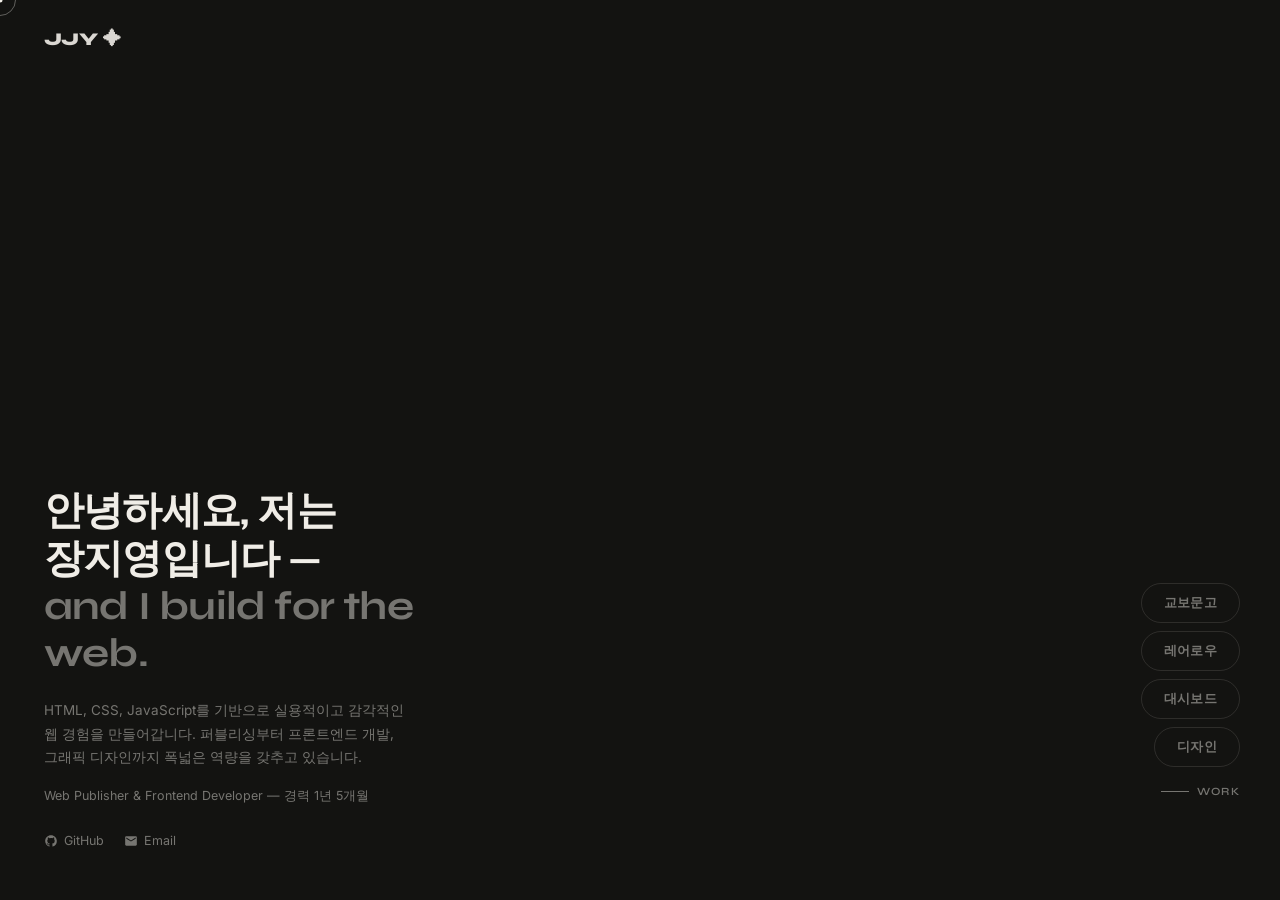
==== portfolio-2026-b/index.html @ def06327 "feat(portfolio): 시안 B — Awwwards 스타일 포트폴리오 추가 - 다크 테마 히어로 + 우측 nav pills 패널 시스템 - 프로젝트 상세 패널 (교보문고, " ====
<!DOCTYPE html>
<html lang="ko">
<head>
  <meta charset="UTF-8">
  <meta name="viewport" content="width=device-width, initial-scale=1.0">
  <title>장지영 | 웹 퍼블리셔 & 프론트엔드 개발자 — 시안 B</title>
  <meta name="description" content="웹 퍼블리셔 장지영의 포트폴리오. 실용적이고 감각적인 웹/모바일 구현을 목표로 합니다.">
  <link rel="icon" href="./images/favicon.ico">

  <!-- JSON-LD 구조화 데이터 (GEO 최적화) -->
  <script type="application/ld+json">
  {
    "@context": "https://schema.org",
    "@type": "ProfilePage",
    "mainEntity": {
      "@type": "Person",
      "name": "장지영",
      "jobTitle": "웹 퍼블리셔 / 프론트엔드 개발자",
      "url": "https://github.com/superji0",
      "email": "o_o0789@naver.com",
      "telephone": "+821041727389",
      "knowsAbout": ["HTML5","CSS3","SCSS","JavaScript","React","Git","Figma","Photoshop","Illustrator"]
    }
  }
  </script>

  <!-- Google Fonts: Bebas Neue (대형 디스플레이) + Syne (UI) + Inter (본문) -->
  <link rel="preconnect" href="https://fonts.googleapis.com">
  <link rel="preconnect" href="https://fonts.gstatic.com" crossorigin>
  <link href="https://fonts.googleapis.com/css2?family=Bebas+Neue&family=Syne:wght@400;600;700;800&family=Inter:ital,wght@0,300;0,400;0,500;1,300&display=swap" rel="stylesheet">

  <style>
    /* ════════════════════════════════════════
       0. 디자인 토큰 & 리셋
    ════════════════════════════════════════ */
    :root {
      --bg:        #131311;   /* 메인 배경 - 따뜻한 다크 */
      --bg-2:      #1c1c1a;   /* 보조 배경 */
      --fg:        #f0ede7;   /* 주 텍스트 - 따뜻한 화이트 */
      --fg-muted:  rgba(240,237,231,0.45);
      --fg-dim:    rgba(240,237,231,0.20);
      --border:    rgba(240,237,231,0.12);
      --border-hover: rgba(240,237,231,0.5);

      /* 패널별 포인트 컬러 */
      --c-kyobo:    #7b4ae2;  /* 교보 — 바이올렛 */
      --c-rareraw:  #d4522a;  /* 레어로우 — 테라코타 */
      --c-dash:     #2a6dd4;  /* 대시보드 — 블루 */
      --c-design:   #2ea87a;  /* 디자인 — 그린 */
    }

    *, *::before, *::after { box-sizing: border-box; margin: 0; padding: 0; }
    html { font-size: 16px; }

    body {
      font-family: 'Inter', -apple-system, sans-serif;
      background: var(--bg);
      color: var(--fg);
      overflow: hidden;       /* 패널 모드에서 스크롤 차단 */
      cursor: none;
    }

    /* 스크롤 모드 전환 */
    body.scroll-mode { overflow: hidden; }
    body.scroll-mode #panels { opacity: 0; pointer-events: none; }
    body.scroll-mode #scroll-wrap { opacity: 1; pointer-events: all; }
    body.scroll-mode .nav-rail .nav-pills { display: none; }

    a { text-decoration: none; color: inherit; }
    img { display: block; max-width: 100%; }
    button { background: none; border: none; font-family: inherit; cursor: pointer; }

    /* ════════════════════════════════════════
       1. 커스텀 커서
    ════════════════════════════════════════ */
    .c-dot {
      position: fixed;
      width: 5px; height: 5px;
      background: var(--fg);
      border-radius: 50%;
      pointer-events: none;
      z-index: 9999;
      transform: translate(-50%, -50%);
      transition: transform 0.08s ease;
    }
    .c-ring {
      position: fixed;
      width: 32px; height: 32px;
      border: 1px solid rgba(240,237,231,0.35);
      border-radius: 50%;
      pointer-events: none;
      z-index: 9998;
      transform: translate(-50%, -50%);
      transition: width 0.25s ease, height 0.25s ease, border-color 0.25s ease;
    }
    .c-ring.hovered { width: 56px; height: 56px; border-color: rgba(240,237,231,0.75); }

    /* ════════════════════════════════════════
       2. 우측 네비게이션 레일 (항상 고정)
    ════════════════════════════════════════ */
    .nav-rail {
      position: fixed;
      right: 40px;
      bottom: 44px;
      z-index: 9000;  /* 패널 위에 항상 표시 */
      display: flex;
      flex-direction: column;
      align-items: flex-end;
      gap: 10px;
      pointer-events: all;
    }

    /* 홈 버튼 (프로젝트 패널에서만 표시) */
    .nav-home {
      width: 48px; height: 48px;
      border: 1px solid var(--border);
      border-radius: 50%;
      color: var(--fg);
      display: flex; align-items: center; justify-content: center;
      transition: all 0.3s ease;
      opacity: 0; pointer-events: none;
      transform: scale(0.75);
    }
    .nav-home.show { opacity: 1; pointer-events: all; transform: scale(1); }
    .nav-home:hover { background: var(--fg); color: var(--bg); border-color: var(--fg); }
    .nav-home svg { width: 18px; height: 18px; fill: currentColor; }

    /* 프로젝트 내비게이션 pills */
    .nav-pills { list-style: none; display: flex; flex-direction: column; align-items: flex-end; gap: 8px; }

    .nav-pill {
      display: block;
      padding: 10px 22px;
      border: 1px solid var(--border);
      border-radius: 100px;
      font-family: 'Syne', sans-serif;
      font-size: 13px; font-weight: 700;
      color: var(--fg-muted);
      letter-spacing: 0.02em;
      transition: all 0.25s ease;
      white-space: nowrap;
      pointer-events: all;
      position: relative;
      z-index: 1;
    }
    .nav-pill:hover {
      border-color: var(--border-hover);
      color: var(--fg);
      background: rgba(240,237,231,0.06);
    }
    .nav-pill.active {
      background: var(--fg);
      color: var(--bg);
      border-color: var(--fg);
    }

    /* Work 링크 */
    .nav-work-btn {
      font-family: 'Syne', sans-serif;
      font-size: 11px; font-weight: 600;
      letter-spacing: 0.12em;
      text-transform: uppercase;
      color: var(--fg-muted);
      display: flex; align-items: center; gap: 8px;
      padding: 8px 0;
      transition: color 0.2s;
    }
    .nav-work-btn::before { content: ''; display: block; width: 28px; height: 1px; background: currentColor; }
    .nav-work-btn:hover { color: var(--fg); }

    /* 스크롤 모드 뒤로가기 버튼 */
    .nav-back-btn {
      display: flex; align-items: center; gap: 10px;
      font-family: 'Syne', sans-serif;
      font-size: 13px; font-weight: 700;
      color: var(--fg-muted);
      padding: 10px 22px;
      border: 1px solid var(--border);
      border-radius: 100px;
      opacity: 0; pointer-events: none;
      transition: all 0.3s ease;
    }
    body.scroll-mode .nav-back-btn { opacity: 1; pointer-events: all; }
    .nav-back-btn:hover { border-color: var(--border-hover); color: var(--fg); }

    /* ════════════════════════════════════════
       3. 패널 공통 시스템
    ════════════════════════════════════════ */
    #panels {
      position: fixed; inset: 0;
      transition: opacity 0.5s ease;
    }

    .panel {
      position: absolute; inset: 0;
      opacity: 0; pointer-events: none;
      transition: opacity 0.55s cubic-bezier(0.4,0,0.2,1), transform 0.55s cubic-bezier(0.4,0,0.2,1);
      transform: translateY(16px);
      overflow-y: auto;
    }
    .panel.active { opacity: 1; pointer-events: all; transform: translateY(0); }

    /* 스파클 아이콘 (패널 상단 좌측) */
    .panel-sparkle {
      position: absolute; top: 30px; left: 44px;
      font-size: 24px; line-height: 1;
      opacity: 0.7;
    }
    .panel-sparkle svg { width: 26px; height: 26px; }

    /* ════════════════════════════════════════
       4. 히어로 패널
    ════════════════════════════════════════ */
    #p-hero {
      background: var(--bg);
      display: flex; flex-direction: column;
    }

    /* 상단 로고 */
    .hero-logo {
      position: absolute; top: 28px; left: 44px;
    }
    .hero-logo img { height: 32px; width: auto; opacity: 0.8; }
    .hero-logo-text {
      font-family: 'Syne', sans-serif;
      font-size: 18px; font-weight: 800;
      letter-spacing: -0.03em;
      color: var(--fg);
      opacity: 0.9;
    }

    /* 좌하단 메인 컨텐츠 */
    .hero-content {
      position: absolute;
      bottom: 52px; left: 44px;
      max-width: 480px;
    }

    .hero-greeting {
      font-family: 'Syne', sans-serif;
      font-size: clamp(26px, 3.2vw, 40px);
      font-weight: 700; line-height: 1.18;
      margin-bottom: 22px;
      letter-spacing: -0.02em;
    }
    .hero-greeting em { font-style: normal; color: var(--fg-muted); }

    .hero-bio {
      font-size: 13.5px; line-height: 1.75;
      color: var(--fg-muted);
      max-width: 360px;
      margin-bottom: 18px;
    }

    .hero-status {
      font-size: 12.5px; color: var(--fg-muted);
      margin-bottom: 28px;
    }
    .hero-status a { color: var(--fg); border-bottom: 1px solid var(--border-hover); padding-bottom: 1px; }

    .hero-links {
      display: flex; gap: 20px; align-items: center;
    }
    .hero-link-item {
      color: var(--fg-muted);
      font-size: 12.5px;
      transition: color 0.2s;
      display: flex; align-items: center; gap: 6px;
    }
    .hero-link-item:hover { color: var(--fg); }
    .hero-link-item svg { width: 14px; height: 14px; fill: currentColor; }

    /* ════════════════════════════════════════
       5. 프로젝트 패널 공통
    ════════════════════════════════════════ */
    .project-panel {
      background: var(--bg);
      padding: 80px 44px 100px;
    }

    .proj-header { margin-bottom: 36px; }

    .proj-title {
      font-family: 'Syne', sans-serif;
      font-size: clamp(34px, 5.5vw, 68px);
      font-weight: 800; line-height: 1;
      letter-spacing: -0.03em;
      margin-bottom: 14px;
    }

    .proj-meta {
      display: flex; flex-wrap: wrap; gap: 6px 16px;
      font-size: 13px; color: var(--fg-muted);
    }
    .proj-meta span { display: flex; align-items: center; gap: 6px; }
    .proj-meta span::before { content: ''; width: 4px; height: 4px; border-radius: 50%; background: var(--fg-muted); }
    .proj-meta span:first-child::before { display: none; }
    .proj-meta a { color: var(--fg); border-bottom: 1px solid var(--border); padding-bottom: 1px; transition: border-color 0.2s; }
    .proj-meta a:hover { border-color: var(--fg); }

    /* 스크린샷 그리드 */
    .proj-shots {
      display: grid;
      grid-template-columns: repeat(auto-fit, minmax(180px, 1fr));
      gap: 12px;
      margin-bottom: 40px;
    }
    .proj-shots img {
      width: 100%; border-radius: 10px;
      object-fit: cover;
      aspect-ratio: 9/16;
      filter: brightness(0.95);
      transition: filter 0.3s, transform 0.3s;
    }
    .proj-shots img:hover { filter: brightness(1.05); transform: scale(1.02); }
    .proj-shots.landscape img { aspect-ratio: 16/10; }

    /* 설명 + 태그 */
    .proj-desc {
      max-width: 680px;
      margin-bottom: 32px;
    }
    .proj-desc p {
      font-size: 14.5px; line-height: 1.85;
      color: var(--fg-muted);
      margin-bottom: 16px;
    }
    .proj-desc mark {
      background: rgba(240,237,231,0.14);
      color: var(--fg);
      padding: 1px 5px;
      border-radius: 3px;
    }

    .proj-section-title {
      font-family: 'Syne', sans-serif;
      font-size: 15px; font-weight: 700;
      margin-bottom: 12px;
      color: var(--fg);
    }

    .proj-tags {
      display: flex; flex-wrap: wrap; gap: 8px;
      margin-bottom: 32px;
    }
    .proj-tag {
      padding: 6px 16px;
      border: 1px solid var(--border);
      border-radius: 100px;
      font-family: 'Syne', sans-serif;
      font-size: 11px; letter-spacing: 0.08em;
      text-transform: uppercase; color: var(--fg-muted);
      transition: border-color 0.2s, color 0.2s;
    }
    .proj-tag:hover { border-color: var(--border-hover); color: var(--fg); }

    /* Live 링크 버튼 */
    .proj-cta {
      display: inline-flex; align-items: center; gap: 10px;
      padding: 13px 28px;
      border: 1px solid var(--border-hover);
      border-radius: 100px;
      font-family: 'Syne', sans-serif;
      font-size: 13px; font-weight: 700;
      color: var(--fg);
      transition: all 0.25s ease;
    }
    .proj-cta:hover { background: var(--fg); color: var(--bg); }
    .proj-cta svg { width: 14px; height: 14px; fill: currentColor; }

    /* ════════════════════════════════════════
       6. 대시보드 패널 — 타이포그래픽 스타일
    ════════════════════════════════════════ */
    #p-dashboard .typo-back {
      position: absolute;
      bottom: 0; left: 0; right: 200px;
      font-family: 'Bebas Neue', sans-serif;
      font-size: clamp(80px, 13vw, 180px);
      line-height: 0.9;
      -webkit-text-stroke: 1px rgba(240,237,231,0.1);
      color: transparent;
      pointer-events: none; user-select: none;
      padding: 0 44px;
      z-index: 0;
    }
    #p-dashboard .proj-content { position: relative; z-index: 1; }
    #p-dashboard .proj-shots { position: relative; z-index: 2; }

    /* ════════════════════════════════════════
       7. 디자인 패널 — 갤러리 그리드
    ════════════════════════════════════════ */
    .design-grid {
      display: grid;
      grid-template-columns: repeat(3, 1fr);
      gap: 14px;
      margin-bottom: 32px;
    }
    .design-item {
      position: relative; overflow: hidden;
      border-radius: 10px; aspect-ratio: 4/3;
      cursor: pointer;
    }
    .design-item img {
      width: 100%; height: 100%;
      object-fit: cover;
      transition: transform 0.5s cubic-bezier(0.4,0,0.2,1), filter 0.5s;
    }
    .design-item:hover img { transform: scale(1.06); filter: brightness(0.6); }
    .design-item-label {
      position: absolute; bottom: 0; left: 0; right: 0;
      padding: 20px 16px 16px;
      background: linear-gradient(transparent, rgba(0,0,0,0.7));
      transform: translateY(100%);
      transition: transform 0.35s ease;
    }
    .design-item:hover .design-item-label { transform: translateY(0); }
    .design-item-label span {
      font-family: 'Syne', sans-serif;
      font-size: 13px; font-weight: 600; color: #fff;
    }
    .design-item-label small {
      display: block; font-size: 11px;
      color: rgba(255,255,255,0.6);
      margin-top: 3px;
    }

    /* ════════════════════════════════════════
       8. Work 스크롤 섹션 (MWS 레이아웃 참고)
    ════════════════════════════════════════ */
    #scroll-wrap {
      position: fixed; inset: 0;
      overflow-y: auto;
      z-index: 8000;
      opacity: 0; pointer-events: none;
      transition: opacity 0.5s ease;
      background: var(--bg);
    }

    /* Work 헤더 */
    .work-header {
      padding: 80px 44px 0;
      display: flex;
      justify-content: space-between;
      align-items: flex-end;
      border-bottom: 1px solid var(--border);
      padding-bottom: 40px;
    }
    .work-eyebrow {
      font-family: 'Bebas Neue', sans-serif;
      font-size: clamp(72px, 11vw, 144px);
      line-height: 1;
      letter-spacing: -0.02em;
      color: var(--fg);
    }
    .work-intro { max-width: 300px; padding-bottom: 8px; }
    .work-intro h2 {
      font-family: 'Syne', sans-serif;
      font-size: 18px; font-weight: 700;
      line-height: 1.35; margin-bottom: 10px;
    }
    .work-intro p { font-size: 13px; color: var(--fg-muted); line-height: 1.65; }

    /* 테이블 헤더 */
    .work-table-head {
      padding: 0 44px;
      display: grid;
      grid-template-columns: 52px 1fr 160px 80px 180px;
      gap: 16px;
      border-bottom: 1px solid var(--border);
      padding-top: 14px; padding-bottom: 14px;
    }
    .work-col-label {
      font-family: 'Syne', sans-serif;
      font-size: 10px; font-weight: 600;
      text-transform: uppercase; letter-spacing: 0.12em;
      color: var(--fg-muted);
    }

    /* 프로젝트 행 */
    .work-list { list-style: none; padding: 0 44px; }

    .work-item {
      position: relative;
      display: grid;
      grid-template-columns: 52px 1fr 160px 80px 180px;
      gap: 16px;
      padding: 22px 0;
      border-bottom: 1px solid var(--border);
      cursor: pointer;
      overflow: hidden;
      transition: color 0.35s ease;
    }
    .work-item::before {
      content: '';
      position: absolute; inset: 0;
      background: var(--fg);
      transform: scaleY(0);
      transform-origin: bottom;
      transition: transform 0.45s cubic-bezier(0.4,0,0.2,1);
      z-index: 0;
    }
    .work-item:hover::before { transform: scaleY(1); }
    .work-item:hover { color: var(--bg); }
    .work-item > * { position: relative; z-index: 1; }

    .work-num {
      font-size: 12px; color: var(--fg-muted);
      padding-top: 3px;
      transition: color 0.35s;
    }
    .work-item:hover .work-num { color: rgba(19,19,17,0.45); }

    .work-name {
      font-family: 'Syne', sans-serif;
      font-size: 19px; font-weight: 700;
      letter-spacing: -0.01em;
    }

    .work-type, .work-year { font-size: 14px; padding-top: 3px; }
    .work-type { color: var(--fg-muted); }
    .work-year { color: var(--fg-muted); }
    .work-item:hover .work-type,
    .work-item:hover .work-year { color: rgba(19,19,17,0.5); }

    .work-role {
      font-family: 'Syne', sans-serif;
      font-size: 14px; font-weight: 600;
      padding-top: 2px;
    }
    .work-item:hover .work-role { color: rgba(19,19,17,0.75); }

    /* 호버 시 떠다니는 이미지 프리뷰 */
    .work-preview {
      position: fixed;
      width: 340px;
      pointer-events: none; z-index: 700;
      opacity: 0;
      transform: scale(0.88) rotate(-3deg);
      transition: opacity 0.3s ease, transform 0.3s ease;
      border-radius: 12px; overflow: hidden;
      box-shadow: 0 24px 64px rgba(0,0,0,0.6), 0 0 0 1px rgba(255,255,255,0.06);
      top: 0; left: 0;
    }
    .work-preview.show { opacity: 1; transform: scale(1) rotate(0deg); }
    .work-preview img { width: 100%; height: 220px; object-fit: cover; display: block; }
    .work-preview-label {
      background: var(--bg-2);
      padding: 12px 16px;
      font-family: 'Syne', sans-serif;
      font-size: 12px; font-weight: 600;
      color: var(--fg-muted);
    }

    /* ════════════════════════════════════════
       9. About 섹션
    ════════════════════════════════════════ */
    #about-section {
      background: var(--bg-2);
      padding: 100px 44px;
    }

    .about-grid {
      display: grid;
      grid-template-columns: 1fr 1fr;
      gap: 80px; align-items: start;
    }

    .about-heading {
      font-family: 'Bebas Neue', sans-serif;
      font-size: clamp(56px, 8vw, 110px);
      line-height: 1; margin-bottom: 36px;
      letter-spacing: -0.01em;
    }

    .about-text p {
      font-size: 14.5px; line-height: 1.85;
      color: var(--fg-muted); margin-bottom: 18px;
    }
    .about-text strong { color: var(--fg); font-weight: 500; }

    .about-facts { list-style: none; display: flex; flex-direction: column; gap: 14px; margin-top: 40px; }
    .about-fact {
      display: grid; grid-template-columns: 72px 1fr;
      font-size: 13.5px; gap: 12px;
      padding-bottom: 14px;
      border-bottom: 1px solid var(--border);
    }
    .about-fact-label {
      font-family: 'Syne', sans-serif;
      font-size: 10px; font-weight: 600;
      text-transform: uppercase; letter-spacing: 0.12em;
      color: var(--fg-muted); padding-top: 3px;
    }

    /* 스킬 그리드 */
    .skills-heading {
      font-family: 'Syne', sans-serif;
      font-size: 13px; font-weight: 600;
      text-transform: uppercase; letter-spacing: 0.1em;
      color: var(--fg-muted); margin-bottom: 20px;
    }
    .skills-grid {
      display: grid;
      grid-template-columns: repeat(3, 1fr);
      gap: 12px;
    }
    .skill-card {
      border: 1px solid var(--border);
      border-radius: 10px; padding: 18px 16px;
      transition: border-color 0.25s, transform 0.25s;
    }
    .skill-card:hover { border-color: var(--border-hover); transform: translateY(-4px); }
    .skill-card h4 {
      font-family: 'Syne', sans-serif;
      font-size: 13px; font-weight: 700;
      margin-bottom: 5px; color: var(--fg);
    }
    .skill-card p { font-size: 11.5px; color: var(--fg-muted); line-height: 1.55; }

    /* ════════════════════════════════════════
       10. 푸터
    ════════════════════════════════════════ */
    footer {
      background: var(--bg);
      padding: 52px 44px;
      border-top: 1px solid var(--border);
      display: flex;
      justify-content: space-between; align-items: center;
    }
    .footer-brand {
      font-family: 'Syne', sans-serif;
      font-size: 14px; font-weight: 700;
    }
    .footer-brand small { display: block; font-size: 11px; font-weight: 400; color: var(--fg-muted); margin-top: 4px; }
    .footer-contact { display: flex; gap: 28px; }
    .footer-contact a {
      font-size: 13px; color: var(--fg-muted);
      transition: color 0.2s;
    }
    .footer-contact a:hover { color: var(--fg); }
    .footer-copy { font-size: 11px; color: var(--fg-muted); }

    /* ════════════════════════════════════════
       11. 반응형 미디어 쿼리
    ════════════════════════════════════════ */
    @media (max-width: 900px) {
      .nav-rail { right: 20px; bottom: 24px; }
      .nav-pill { font-size: 12px; padding: 8px 16px; }
      .project-panel { padding: 72px 24px 100px; }
      .panel-sparkle { left: 24px; }
      .hero-logo { left: 24px; }
      .hero-content { left: 24px; bottom: 100px; }

      .design-grid { grid-template-columns: repeat(2, 1fr); }
      .about-grid { grid-template-columns: 1fr; gap: 44px; }
      .skills-grid { grid-template-columns: repeat(2, 1fr); }

      .work-header, .work-list, .work-table-head { padding-left: 24px; padding-right: 24px; }
      .work-table-head, .work-item { grid-template-columns: 40px 1fr 120px 60px; }
      .work-role { display: none; }

      #about-section { padding: 72px 24px; }
      footer { flex-direction: column; gap: 24px; align-items: flex-start; padding: 44px 24px; }
    }

    @media (max-width: 600px) {
      .nav-pills { display: none; }
      .nav-rail { bottom: 16px; right: 16px; }
      .hero-greeting { font-size: 22px; }
      .work-eyebrow { font-size: 72px; }
      .work-table-head, .work-item { grid-template-columns: 36px 1fr 100px; }
      .work-year { display: none; }
      .proj-shots { grid-template-columns: 1fr 1fr; }
      .design-grid { grid-template-columns: 1fr 1fr; }
    }
  </style>
</head>
<body>

  <!-- 커스텀 커서 -->
  <div class="c-dot" id="cDot"></div>
  <div class="c-ring" id="cRing"></div>

  <!-- ════════════════════════════════════════
       우측 고정 네비게이션 레일
  ════════════════════════════════════════ -->
  <nav class="nav-rail" id="navRail" aria-label="프로젝트 네비게이션">
    <!-- 홈 버튼: 프로젝트 패널에서 히어로로 복귀 -->
    <button class="nav-home" id="navHome" aria-label="홈으로 돌아가기">
      <svg viewBox="0 0 24 24"><path d="M10 20v-6h4v6h5v-8h3L12 3 2 12h3v8z"/></svg>
    </button>

    <!-- 프로젝트 pills -->
    <ul class="nav-pills" id="navPills">
      <li><button class="nav-pill" data-target="kyobo" aria-label="교보문고 패널 열기">교보문고</button></li>
      <li><button class="nav-pill" data-target="rareraw" aria-label="레어로우 패널 열기">레어로우</button></li>
      <li><button class="nav-pill" data-target="dashboard" aria-label="대시보드 패널 열기">대시보드</button></li>
      <li><button class="nav-pill" data-target="design" aria-label="디자인 패널 열기">디자인</button></li>
    </ul>

    <!-- Work 섹션으로 이동 -->
    <button class="nav-work-btn" id="navWorkBtn" aria-label="전체 작업 목록 보기">Work</button>

    <!-- 스크롤 모드 뒤로가기 -->
    <button class="nav-back-btn" id="navBackBtn" aria-label="패널 모드로 돌아가기">
      ← 돌아가기
    </button>
  </nav>

  <!-- ════════════════════════════════════════
       패널 컨테이너
  ════════════════════════════════════════ -->
  <div id="panels">

    <!-- ─────── 히어로 패널 ─────── -->
    <section class="panel active" id="p-hero" role="main" aria-label="소개">
      <!-- 로고 -->
      <div class="hero-logo">
        <span class="hero-logo-text">JJY ✦</span>
      </div>

      <!-- 좌하단 메인 텍스트 -->
      <div class="hero-content">
        <h1 class="hero-greeting">
          안녕하세요, 저는<br>
          장지영입니다 —<br>
          <em>and I build for the web.</em>
        </h1>
        <p class="hero-bio">
          HTML, CSS, JavaScript를 기반으로 실용적이고 감각적인
          웹 경험을 만들어갑니다. 퍼블리싱부터 프론트엔드 개발,
          그래픽 디자인까지 폭넓은 역량을 갖추고 있습니다.
        </p>
        <p class="hero-status">
          Web Publisher &amp; Frontend Developer — 경력 1년 5개월
        </p>
        <div class="hero-links">
          <a href="https://github.com/superji0" target="_blank" rel="noopener noreferrer" class="hero-link-item" aria-label="GitHub">
            <svg viewBox="0 0 24 24"><path d="M12 2C6.477 2 2 6.484 2 12.017c0 4.425 2.865 8.18 6.839 9.504.5.092.682-.217.682-.483 0-.237-.008-.868-.013-1.703-2.782.605-3.369-1.343-3.369-1.343-.454-1.158-1.11-1.466-1.11-1.466-.908-.62.069-.608.069-.608 1.003.07 1.531 1.032 1.531 1.032.892 1.53 2.341 1.088 2.91.832.092-.647.35-1.088.636-1.338-2.22-.253-4.555-1.113-4.555-4.951 0-1.093.39-1.988 1.029-2.688-.103-.253-.446-1.272.098-2.65 0 0 .84-.27 2.75 1.026A9.564 9.564 0 0112 6.844c.85.004 1.705.115 2.504.337 1.909-1.296 2.747-1.027 2.747-1.027.546 1.379.202 2.398.1 2.651.64.7 1.028 1.595 1.028 2.688 0 3.848-2.339 4.695-4.566 4.943.359.309.678.92.678 1.855 0 1.338-.012 2.419-.012 2.747 0 .268.18.58.688.482A10.019 10.019 0 0022 12.017C22 6.484 17.522 2 12 2z"/></svg>
            GitHub
          </a>
          <a href="mailto:o_o0789@naver.com" class="hero-link-item" aria-label="이메일">
            <svg viewBox="0 0 24 24"><path d="M20 4H4c-1.1 0-2 .9-2 2v12c0 1.1.9 2 2 2h16c1.1 0 2-.9 2-2V6c0-1.1-.9-2-2-2zm0 4l-8 5-8-5V6l8 5 8-5v2z"/></svg>
            Email
          </a>
        </div>
      </div>
    </section>

    <!-- ─────── 교보문고 패널 ─────── -->
    <section class="panel project-panel" id="p-kyobo" role="region" aria-label="교보문고 프로젝트">
      <span class="panel-sparkle" aria-hidden="true">✦</span>

      <div class="proj-header">
        <h2 class="proj-title">교보문고</h2>
        <div class="proj-meta">
          <span>모바일웹 리뉴얼</span>
          <span>Web Publisher</span>
          <span>2024</span>
          <span>
            <a href="https://superji0.github.io/mobile_kyobo/" target="_blank" rel="noopener noreferrer">
              라이브 사이트 →
            </a>
          </span>
        </div>
      </div>

      <!-- 모바일 스크린샷 3컷 -->
      <div class="proj-shots" role="img" aria-label="교보문고 프로젝트 스크린샷">
        <img src="./images/kybo_screen.png"  alt="교보문고 메인페이지" loading="lazy">
        <img src="./images/kybo_screen03.png" alt="교보문고 서브페이지" loading="lazy">
        <img src="./images/kybo_screen02.png" alt="교보문고 메뉴" loading="lazy">
      </div>

      <div class="proj-desc">
        <p class="proj-section-title">What I did</p>
        <p>
          <mark>교보문고 모바일웹을 Figma로 리디자인하고 HTML/CSS/JS로 완전히 퍼블리싱</mark>한
          프로젝트입니다. 시맨틱 마크업과 웹 접근성 기준을 준수하며 실제 서비스와 유사한
          수준의 모바일 인터페이스를 구현했습니다.
        </p>
        <p>
          메인 페이지, 서브 페이지, 메뉴 등 총 3개 화면을 설계·구현하였으며
          플렉스박스 기반의 반응형 레이아웃을 적용했습니다.
        </p>
      </div>

      <div class="proj-tags" aria-label="사용 기술">
        <span class="proj-tag">HTML5</span>
        <span class="proj-tag">CSS3</span>
        <span class="proj-tag">JavaScript</span>
        <span class="proj-tag">Figma</span>
        <span class="proj-tag">반응형</span>
        <span class="proj-tag">웹 접근성</span>
      </div>

      <a href="https://superji0.github.io/mobile_kyobo/" target="_blank" rel="noopener noreferrer" class="proj-cta">
        <svg viewBox="0 0 24 24"><path d="M19 19H5V5h7V3H5a2 2 0 00-2 2v14a2 2 0 002 2h14a2 2 0 002-2v-7h-2v7zM14 3v2h3.59l-9.83 9.83 1.41 1.41L19 6.41V10h2V3h-7z"/></svg>
        라이브 사이트 보기
      </a>
    </section>

    <!-- ─────── 레어로우 패널 ─────── -->
    <section class="panel project-panel" id="p-rareraw" role="region" aria-label="레어로우 프로젝트">
      <span class="panel-sparkle" aria-hidden="true">✦</span>

      <div class="proj-header">
        <h2 class="proj-title">레어로우</h2>
        <div class="proj-meta">
          <span>웹 페이지 리뉴얼</span>
          <span>Web Publisher</span>
          <span>2024</span>
          <span>
            <a href="https://superji0.github.io/rareraw/" target="_blank" rel="noopener noreferrer">
              라이브 사이트 →
            </a>
          </span>
        </div>
      </div>

      <div class="proj-shots landscape" role="img" aria-label="레어로우 프로젝트 스크린샷">
        <img src="./images/rareraw_screen01.jpg" alt="레어로우 메인페이지" loading="lazy">
        <img src="./images/rareraw_screen02.png" alt="레어로우 서브페이지" loading="lazy">
        <img src="./images/mockup_rareraw.jpg"   alt="레어로우 전체 목업" loading="lazy">
      </div>

      <div class="proj-desc">
        <p class="proj-section-title">What I did</p>
        <p>
          <mark>패션 브랜드 레어로우의 웹 페이지를 리뉴얼</mark>한 프로젝트로,
          브랜드 아이덴티티를 유지하면서 현대적인 레이아웃과 인터랙션을 구현했습니다.
        </p>
        <p>
          메인 페이지와 로그인/회원가입 페이지를 포함하며, CSS 애니메이션과
          JavaScript를 활용한 부드러운 사용자 경험을 목표로 했습니다.
        </p>
      </div>

      <div class="proj-tags" aria-label="사용 기술">
        <span class="proj-tag">HTML5</span>
        <span class="proj-tag">CSS3</span>
        <span class="proj-tag">JavaScript</span>
        <span class="proj-tag">GSAP</span>
        <span class="proj-tag">반응형</span>
        <span class="proj-tag">E-Commerce</span>
      </div>

      <a href="https://superji0.github.io/rareraw/" target="_blank" rel="noopener noreferrer" class="proj-cta">
        <svg viewBox="0 0 24 24"><path d="M19 19H5V5h7V3H5a2 2 0 00-2 2v14a2 2 0 002 2h14a2 2 0 002-2v-7h-2v7zM14 3v2h3.59l-9.83 9.83 1.41 1.41L19 6.41V10h2V3h-7z"/></svg>
        라이브 사이트 보기
      </a>
    </section>

    <!-- ─────── 대시보드 패널 (타이포그래픽 스타일) ─────── -->
    <section class="panel project-panel" id="p-dashboard" role="region" aria-label="보험 대시보드 프로젝트">
      <span class="panel-sparkle" aria-hidden="true">✦</span>

      <!-- 배경 대형 타이포 -->
      <div class="typo-back" aria-hidden="true">Insurance<br>Dashboard</div>

      <div class="proj-content">
        <div class="proj-header">
          <h2 class="proj-title">보험 대시보드</h2>
          <div class="proj-meta">
            <span>보험 보상 청구 관리 시스템</span>
            <span>Frontend Developer</span>
            <span>2025</span>
          </div>
        </div>

        <div class="proj-shots landscape" role="img" aria-label="보험 대시보드 스크린샷">
          <img src="./images/mockup_kyobo.jpg" alt="대시보드 메인 화면" loading="lazy" style="aspect-ratio:16/10">
          <img src="./images/kybo_screen.png"  alt="대시보드 상세 화면" loading="lazy" style="aspect-ratio:16/10">
        </div>

        <div class="proj-desc">
          <p class="proj-section-title">What I built</p>
          <p>
            <mark>React + Vite 기반의 보험 보상 청구 어드민 대시보드</mark>를 컴포넌트 아키텍처로
            설계한 프론트엔드 학습 프로젝트입니다. CSS Variables와 컴포넌트 기반 개발을 통해
            실무 수준의 UI/UX를 구현했습니다.
          </p>
          <p>
            사이드바 내비게이션, 데이터 카드, 상태 필터 등 복잡한 대시보드 UI를
            체계적으로 구성하며 React 상태 관리를 깊이 학습했습니다.
          </p>
        </div>

        <div class="proj-tags" aria-label="사용 기술">
          <span class="proj-tag">React</span>
          <span class="proj-tag">Vite</span>
          <span class="proj-tag">CSS Variables</span>
          <span class="proj-tag">Component Architecture</span>
          <span class="proj-tag">JavaScript ES6+</span>
        </div>

        <a href="https://github.com/superji0" target="_blank" rel="noopener noreferrer" class="proj-cta">
          <svg viewBox="0 0 24 24"><path d="M12 2C6.477 2 2 6.484 2 12.017c0 4.425 2.865 8.18 6.839 9.504.5.092.682-.217.682-.483 0-.237-.008-.868-.013-1.703-2.782.605-3.369-1.343-3.369-1.343-.454-1.158-1.11-1.466-1.11-1.466-.908-.62.069-.608.069-.608 1.003.07 1.531 1.032 1.531 1.032.892 1.53 2.341 1.088 2.91.832.092-.647.35-1.088.636-1.338-2.22-.253-4.555-1.113-4.555-4.951 0-1.093.39-1.988 1.029-2.688-.103-.253-.446-1.272.098-2.65 0 0 .84-.27 2.75 1.026A9.564 9.564 0 0112 6.844c.85.004 1.705.115 2.504.337 1.909-1.296 2.747-1.027 2.747-1.027.546 1.379.202 2.398.1 2.651.64.7 1.028 1.595 1.028 2.688 0 3.848-2.339 4.695-4.566 4.943.359.309.678.92.678 1.855 0 1.338-.012 2.419-.012 2.747 0 .268.18.58.688.482A10.019 10.019 0 0022 12.017C22 6.484 17.522 2 12 2z"/></svg>
          GitHub 보기
        </a>
      </div>
    </section>

    <!-- ─────── 디자인 패널 ─────── -->
    <section class="panel project-panel" id="p-design" role="region" aria-label="디자인 프로젝트">
      <span class="panel-sparkle" aria-hidden="true">✦</span>

      <div class="proj-header">
        <h2 class="proj-title">디자인</h2>
        <div class="proj-meta">
          <span>그래픽 &amp; 웹 디자인</span>
          <span>Designer</span>
          <span>2023 — 2024</span>
        </div>
      </div>

      <!-- 디자인 갤러리 그리드 -->
      <div class="design-grid" role="list" aria-label="디자인 작업 갤러리">
        <div class="design-item" role="listitem">
          <img src="./images/design_typo_mok.jpg" alt="가구 브랜드 타이포그래피" loading="lazy">
          <div class="design-item-label">
            <span>가구 브랜드 타이포그래피</span>
            <small>Photoshop · Brand Identity</small>
          </div>
        </div>
        <div class="design-item" role="listitem">
          <img src="./images/design_site_01.jpg" alt="플르부아 웹사이트 리디자인" loading="lazy">
          <div class="design-item-label">
            <span>플르부아 웹사이트 리디자인</span>
            <small>Photoshop · Web Design</small>
          </div>
        </div>
        <div class="design-item" role="listitem">
          <img src="./images/design_pace.jpg" alt="페이스 갤러리 웹사이트 리디자인" loading="lazy">
          <div class="design-item-label">
            <span>페이스 갤러리 리디자인</span>
            <small>Photoshop · Web Design</small>
          </div>
        </div>
        <div class="design-item" role="listitem">
          <img src="./images/design_h&m.png" alt="H&M 웹사이트 리디자인" loading="lazy">
          <div class="design-item-label">
            <span>H&amp;M 웹사이트 리디자인</span>
            <small>Photoshop · Fashion · Web</small>
          </div>
        </div>
        <div class="design-item" role="listitem">
          <img src="./images/design_bookcover.png" alt="북커버 그래픽 디자인" loading="lazy">
          <div class="design-item-label">
            <span>북커버 그래픽 디자인</span>
            <small>Photoshop · Graphic Design</small>
          </div>
        </div>
        <div class="design-item" role="listitem">
          <img src="./images/design_graphic_mok.png" alt="그래픽 포스터 디자인" loading="lazy">
          <div class="design-item-label">
            <span>그래픽 포스터 디자인</span>
            <small>Photoshop · Poster Design</small>
          </div>
        </div>
      </div>

      <div class="proj-tags" aria-label="사용 툴">
        <span class="proj-tag">Photoshop</span>
        <span class="proj-tag">Illustrator</span>
        <span class="proj-tag">Figma</span>
        <span class="proj-tag">Brand Identity</span>
        <span class="proj-tag">UI Design</span>
        <span class="proj-tag">Typography</span>
      </div>
    </section>

  </div><!-- /#panels -->

  <!-- ════════════════════════════════════════
       스크롤 영역 (Work + About + Footer)
  ════════════════════════════════════════ -->
  <div id="scroll-wrap">

    <!-- Work 섹션 -->
    <section id="work-section" aria-label="전체 작업 목록">

      <div class="work-header">
        <div class="work-eyebrow">WORK</div>
        <div class="work-intro">
          <h2>꾸준히 성장하는<br>웹 크리에이터</h2>
          <p>퍼블리싱, 프론트엔드 개발, 그래픽 디자인까지 — 다양한 분야의 작업물을 소개합니다.</p>
        </div>
      </div>

      <!-- 컬럼 헤더 -->
      <div class="work-table-head" aria-hidden="true">
        <div class="work-col-label">No.</div>
        <div class="work-col-label">프로젝트명</div>
        <div class="work-col-label">분야</div>
        <div class="work-col-label">연도</div>
        <div class="work-col-label">역할</div>
      </div>

      <!-- 프로젝트 리스트 -->
      <ul class="work-list" id="workList" aria-label="프로젝트 목록">
        <li class="work-item" data-img="./images/mockup_kyobo.jpg" data-label="교보문고 모바일웹 리뉴얼" data-panel="kyobo" tabindex="0" role="button" aria-label="교보문고 프로젝트 보기">
          <div class="work-num">01</div>
          <div class="work-name">교보문고 모바일웹</div>
          <div class="work-type">Web Publishing</div>
          <div class="work-year">2024</div>
          <div class="work-role">웹 퍼블리셔</div>
        </li>
        <li class="work-item" data-img="./images/mockup_rareraw.jpg" data-label="레어로우 웹 리뉴얼" data-panel="rareraw" tabindex="0" role="button" aria-label="레어로우 프로젝트 보기">
          <div class="work-num">02</div>
          <div class="work-name">레어로우 리뉴얼</div>
          <div class="work-type">E-Commerce</div>
          <div class="work-year">2024</div>
          <div class="work-role">웹 퍼블리셔</div>
        </li>
        <li class="work-item" data-img="./images/mok.jpg" data-label="보험 청구 관리 대시보드" data-panel="dashboard" tabindex="0" role="button" aria-label="보험 대시보드 프로젝트 보기">
          <div class="work-num">03</div>
          <div class="work-name">보험 청구 대시보드</div>
          <div class="work-type">Frontend Dev</div>
          <div class="work-year">2025</div>
          <div class="work-role">프론트엔드 개발자</div>
        </li>
        <li class="work-item" data-img="./images/design_typo_mok.jpg" data-label="가구 브랜드 타이포그래피" data-panel="design" tabindex="0" role="button" aria-label="타이포그래피 디자인 보기">
          <div class="work-num">04</div>
          <div class="work-name">가구 브랜드 타이포</div>
          <div class="work-type">Brand Identity</div>
          <div class="work-year">2024</div>
          <div class="work-role">그래픽 디자이너</div>
        </li>
        <li class="work-item" data-img="./images/design_site_01.jpg" data-label="플르부아 웹사이트 리디자인" data-panel="design" tabindex="0" role="button" aria-label="플르부아 디자인 보기">
          <div class="work-num">05</div>
          <div class="work-name">플르부아 리디자인</div>
          <div class="work-type">Web Design</div>
          <div class="work-year">2024</div>
          <div class="work-role">UI 디자이너</div>
        </li>
        <li class="work-item" data-img="./images/design_pace.jpg" data-label="페이스 갤러리 리디자인" data-panel="design" tabindex="0" role="button" aria-label="페이스 갤러리 디자인 보기">
          <div class="work-num">06</div>
          <div class="work-name">페이스 갤러리 리디자인</div>
          <div class="work-type">Web Design</div>
          <div class="work-year">2024</div>
          <div class="work-role">UI 디자이너</div>
        </li>
        <li class="work-item" data-img="./images/design_h&m.png" data-label="H&M 웹사이트 리디자인" data-panel="design" tabindex="0" role="button" aria-label="H&M 리디자인 보기">
          <div class="work-num">07</div>
          <div class="work-name">H&amp;M 리디자인</div>
          <div class="work-type">Fashion · Web</div>
          <div class="work-year">2024</div>
          <div class="work-role">UI 디자이너</div>
        </li>
      </ul>
    </section><!-- /#work-section -->

    <!-- ─────── About 섹션 ─────── -->
    <section id="about-section" aria-label="자기소개">
      <div class="about-grid">
        <div>
          <div class="about-heading">About<br>Me.</div>
          <div class="about-text">
            <p>
              웹의 가능성을 믿고, <strong>구조적인 마크업과 감각적인 UI</strong>로
              사용자 경험을 완성하는 웹 크리에이터입니다.
            </p>
            <p>
              퍼블리싱의 정밀함과 프론트엔드 개발의 논리, 그리고 디자인의 감성까지 —
              세 가지 영역을 아우르며 완성도 높은 결과물을 만들어갑니다.
            </p>
          </div>

          <ul class="about-facts">
            <li class="about-fact">
              <span class="about-fact-label">이름</span>
              <span>장지영 Jang Ji Yeong</span>
            </li>
            <li class="about-fact">
              <span class="about-fact-label">직무</span>
              <span>웹 퍼블리셔 / 프론트엔드 개발자</span>
            </li>
            <li class="about-fact">
              <span class="about-fact-label">경력</span>
              <span>웹 퍼블리셔 1년 5개월</span>
            </li>
            <li class="about-fact">
              <span class="about-fact-label">학력</span>
              <span>컴퓨터 정보과 졸업</span>
            </li>
            <li class="about-fact">
              <span class="about-fact-label">자격증</span>
              <span>정보처리산업기사 · 컴퓨터그래픽스운용기능사</span>
            </li>
            <li class="about-fact">
              <span class="about-fact-label">연락처</span>
              <span>
                <a href="mailto:o_o0789@naver.com" style="color:var(--fg); border-bottom:1px solid var(--border)">o_o0789@naver.com</a>
              </span>
            </li>
          </ul>
        </div>

        <div>
          <p class="skills-heading">Skills &amp; Tools</p>
          <div class="skills-grid">
            <div class="skill-card">
              <h4>HTML5</h4>
              <p>시맨틱 태그와 웹 접근성을 고려한 구조적 마크업</p>
            </div>
            <div class="skill-card">
              <h4>CSS3 / SCSS</h4>
              <p>Flex, Grid, 반응형 단위, 변수·믹스인 활용</p>
            </div>
            <div class="skill-card">
              <h4>JavaScript</h4>
              <p>ES6+, DOM 조작, 이벤트, 비동기 처리</p>
            </div>
            <div class="skill-card">
              <h4>React</h4>
              <p>컴포넌트 아키텍처, 상태 관리, Props 기반 개발</p>
            </div>
            <div class="skill-card">
              <h4>Figma</h4>
              <p>와이어프레임, 프로토타입, UI 디자인</p>
            </div>
            <div class="skill-card">
              <h4>Photoshop</h4>
              <p>시안 제작, 사진 편집, 웹 이미지 최적화</p>
            </div>
            <div class="skill-card">
              <h4>Illustrator</h4>
              <p>로고, 아이콘, 기초 일러스트 작업</p>
            </div>
            <div class="skill-card">
              <h4>Git</h4>
              <p>브랜치 전략, 협업 기반 형상관리</p>
            </div>
            <div class="skill-card">
              <h4>GSAP</h4>
              <p>ScrollTrigger, 타임라인 애니메이션</p>
            </div>
          </div>
        </div>
      </div>
    </section>

    <!-- ─────── 푸터 ─────── -->
    <footer role="contentinfo">
      <div class="footer-brand">
        장지영 포트폴리오 — 시안 B
        <small>© JJY 2026. All rights reserved.</small>
      </div>
      <div class="footer-contact">
        <a href="tel:+821041727389">+82-10-4172-7389</a>
        <a href="mailto:o_o0789@naver.com">o_o0789@naver.com</a>
        <a href="https://github.com/superji0" target="_blank" rel="noopener noreferrer">GitHub</a>
      </div>
      <p class="footer-copy">Web Publisher &amp; Frontend Developer</p>
    </footer>

  </div><!-- /#scroll-wrap -->

  <!-- 호버 이미지 프리뷰 (Work 섹션용) -->
  <div class="work-preview" id="workPreview" aria-hidden="true">
    <img id="workPreviewImg" src="" alt="프로젝트 미리보기">
    <div class="work-preview-label" id="workPreviewLabel"></div>
  </div>


  <script>
    /* ════════════════════════════════════════
       커스텀 커서 트래킹
    ════════════════════════════════════════ */
    const cDot  = document.getElementById('cDot');
    const cRing = document.getElementById('cRing');
    let mx = 0, my = 0, rx = 0, ry = 0;

    document.addEventListener('mousemove', e => {
      mx = e.clientX; my = e.clientY;
      cDot.style.left = mx + 'px';
      cDot.style.top  = my + 'px';
    });

    /* 링 커서 부드러운 지연 추적 */
    (function animRing() {
      rx += (mx - rx) * 0.12;
      ry += (my - ry) * 0.12;
      cRing.style.left = rx + 'px';
      cRing.style.top  = ry + 'px';
      requestAnimationFrame(animRing);
    })();

    /* 클릭 가능한 요소 위에서 커서 확장 */
    document.querySelectorAll('a, button, .work-item, .design-item, .nav-pill, .proj-cta').forEach(el => {
      el.addEventListener('mouseenter', () => cRing.classList.add('hovered'));
      el.addEventListener('mouseleave', () => cRing.classList.remove('hovered'));
    });


    /* ════════════════════════════════════════
       패널 전환 로직
    ════════════════════════════════════════ */
    const panels   = document.querySelectorAll('.panel');
    const navPills = document.querySelectorAll('.nav-pill');
    const navHome  = document.getElementById('navHome');
    let   current  = 'hero';

    function switchPanel(targetId) {
      /* 기존 패널 비활성화 */
      panels.forEach(p => p.classList.remove('active'));
      navPills.forEach(b => b.classList.remove('active'));

      /* 타겟 패널 활성화 */
      const target = document.getElementById('p-' + targetId);
      if (target) {
        target.classList.add('active');
        target.scrollTop = 0;
      }

      /* 현재 패널에 맞는 nav pill 활성화 */
      const pill = document.querySelector(`.nav-pill[data-target="${targetId}"]`);
      if (pill) pill.classList.add('active');

      /* 홈 버튼 표시/숨김 */
      navHome.classList.toggle('show', targetId !== 'hero');

      /* 스크롤 모드 해제 */
      if (document.body.classList.contains('scroll-mode')) {
        exitScrollMode();
      }

      current = targetId;
    }

    /* Nav pill 클릭 이벤트 */
    navPills.forEach(btn => {
      btn.addEventListener('click', () => switchPanel(btn.dataset.target));
    });

    /* 홈 버튼 */
    navHome.addEventListener('click', () => switchPanel('hero'));


    /* ════════════════════════════════════════
       스크롤 모드 (Work / About 영역)
    ════════════════════════════════════════ */
    const navWorkBtn = document.getElementById('navWorkBtn');
    const navBackBtn = document.getElementById('navBackBtn');
    const scrollWrap = document.getElementById('scroll-wrap');

    function enterScrollMode() {
      document.body.classList.add('scroll-mode');
      scrollWrap.scrollTop = 0;
    }

    function exitScrollMode() {
      document.body.classList.remove('scroll-mode');
    }

    navWorkBtn.addEventListener('click', enterScrollMode);
    navBackBtn.addEventListener('click', () => {
      exitScrollMode();
      switchPanel('hero');
    });

    /* Work 리스트 아이템 클릭 → 해당 프로젝트 패널로 이동 */
    document.querySelectorAll('.work-item').forEach(item => {
      item.addEventListener('click', () => {
        const panelId = item.dataset.panel;
        if (panelId) {
          exitScrollMode();
          setTimeout(() => switchPanel(panelId), 80);
        }
      });
      /* 키보드 접근성 */
      item.addEventListener('keydown', e => {
        if (e.key === 'Enter' || e.key === ' ') {
          e.preventDefault();
          item.click();
        }
      });
    });


    /* ════════════════════════════════════════
       Work 리스트 호버 — 이미지 프리뷰
    ════════════════════════════════════════ */
    const preview      = document.getElementById('workPreview');
    const previewImg   = document.getElementById('workPreviewImg');
    const previewLabel = document.getElementById('workPreviewLabel');
    let   previewX = 0, previewY = 0;
    let   animId;

    /* 프리뷰 위치를 마우스 따라 부드럽게 이동 */
    function animPreview() {
      const cx = parseFloat(preview.style.left) || 0;
      const cy = parseFloat(preview.style.top)  || 0;
      const nx = cx + (previewX - cx) * 0.14;
      const ny = cy + (previewY - cy) * 0.14;
      preview.style.left = nx + 'px';
      preview.style.top  = ny + 'px';
      animId = requestAnimationFrame(animPreview);
    }

    document.querySelectorAll('.work-item').forEach(item => {
      item.addEventListener('mouseenter', (e) => {
        const imgSrc = item.dataset.img;
        const label  = item.dataset.label;
        if (!imgSrc) return;

        previewImg.src = imgSrc;
        previewImg.alt = label || '';
        previewLabel.textContent = label || '';

        /* 초기 위치 설정 후 표시 */
        previewX = e.clientX + 32;
        previewY = e.clientY - 120;
        preview.style.left = previewX + 'px';
        preview.style.top  = previewY + 'px';

        preview.classList.add('show');
        cancelAnimationFrame(animId);
        animPreview();
      });

      item.addEventListener('mousemove', (e) => {
        /* 마우스 위치에 오프셋 적용 */
        previewX = e.clientX + 32;
        previewY = e.clientY - 120;

        /* 뷰포트 경계 처리 */
        if (previewX + 340 > window.innerWidth)  previewX = e.clientX - 372;
        if (previewY + 260 > window.innerHeight) previewY = e.clientY - 260;
        if (previewY < 0)                        previewY = 8;
      });

      item.addEventListener('mouseleave', () => {
        preview.classList.remove('show');
        cancelAnimationFrame(animId);
      });
    });


    /* ════════════════════════════════════════
       디자인 아이템 클릭 → 원본 이미지 새 탭
    ════════════════════════════════════════ */
    document.querySelectorAll('.design-item').forEach(item => {
      item.addEventListener('click', () => {
        const img = item.querySelector('img');
        if (img) window.open(img.src, '_blank');
      });
    });


    /* ════════════════════════════════════════
       키보드 내비게이션 (숫자키 단축키)
    ════════════════════════════════════════ */
    const keyMap = {
      '1': 'hero',
      '2': 'kyobo',
      '3': 'rareraw',
      '4': 'dashboard',
      '5': 'design',
      'w': null, /* Work 섹션 */
    };

    document.addEventListener('keydown', e => {
      /* 입력 필드에서는 무시 */
      if (e.target.tagName === 'INPUT' || e.target.tagName === 'TEXTAREA') return;

      if (e.key === 'w' || e.key === 'W') {
        enterScrollMode();
      } else if (keyMap[e.key] !== undefined) {
        if (keyMap[e.key]) switchPanel(keyMap[e.key]);
      }
    });


    /* ════════════════════════════════════════
       초기 로드 애니메이션
    ════════════════════════════════════════ */
    window.addEventListener('DOMContentLoaded', () => {
      /* 히어로 패널이 이미 active 상태 — 자연스럽게 fade-in */
      document.getElementById('p-hero').style.transition = 'opacity 0.8s ease';
    });
  </script>

</body>
</html>
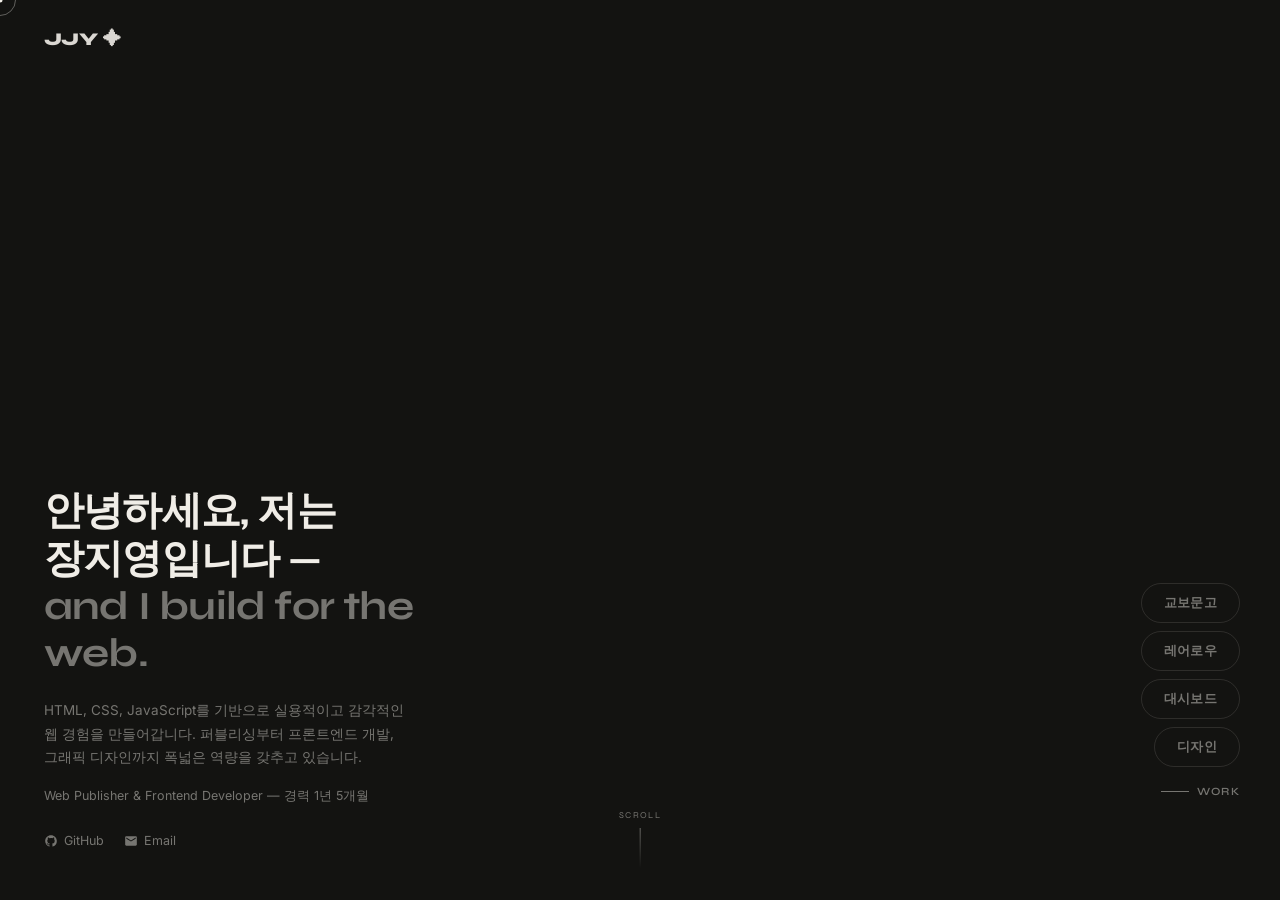
==== commit af9fab0e: "feat(portfolio-b): WORK 스크롤 리빌 애니메이션 추가 - 히어로에서 마우스 휠 스크롤 시 WORK 타이포 점점 커지는 연출 - O 글자 중심에서 원형 clip-p" ====
--- a/portfolio-2026-b/index.html
+++ b/portfolio-2026-b/index.html
@@ -672,6 +672,96 @@
       .work-year { display: none; }
       .proj-shots { grid-template-columns: 1fr 1fr; }
       .design-grid { grid-template-columns: 1fr 1fr; }
+    }
+
+    /* ════════════════════════════════════════
+       12. WORK 스크롤 리빌 애니메이션 레이어
+    ════════════════════════════════════════ */
+
+    /* 전체 오버레이 */
+    #work-reveal-fx {
+      position: fixed; inset: 0;
+      z-index: 7500;
+      pointer-events: none;
+      opacity: 0;
+      background: var(--bg);
+    }
+
+    /* WORK 대형 아웃라인 타이포 */
+    #work-letters-wrap {
+      position: absolute; inset: 0;
+      display: flex; align-items: center; justify-content: center;
+      font-family: 'Bebas Neue', sans-serif;
+      font-size: min(26vw, 42vh);
+      color: transparent;
+      -webkit-text-stroke: 1px rgba(240,237,231,0.35);
+      letter-spacing: 0.03em;
+      transform: scale(0.04);
+      transform-origin: center center;
+      z-index: 2;
+      user-select: none;
+      white-space: nowrap;
+    }
+
+    /* O 글자만 밝게 — 포탈 포인트 강조 */
+    #wO { -webkit-text-stroke: 1px rgba(240,237,231,0.75); }
+
+    /* O 창을 통해 보이는 콘텐츠 영역 */
+    #work-circle-reveal {
+      position: absolute; inset: 0;
+      clip-path: circle(0px at 50% 50%);
+      background: var(--bg-2);
+      z-index: 1;
+      overflow: hidden;
+    }
+
+    /* 원형 안에 보이는 Work 리스트 미리보기 */
+    .work-peek-inner { padding: 72px 44px; }
+
+    .peek-eyebrow {
+      font-family: 'Bebas Neue', sans-serif;
+      font-size: min(14vw, 18vh);
+      color: var(--fg);
+      line-height: 1; margin-bottom: 44px;
+      opacity: 0.9;
+    }
+
+    .peek-list { list-style: none; }
+
+    .peek-item {
+      display: grid;
+      grid-template-columns: 40px 1fr 160px;
+      padding: 16px 0;
+      border-bottom: 1px solid var(--border);
+      font-family: 'Syne', sans-serif;
+      font-size: 16px; font-weight: 700;
+      color: var(--fg-muted);
+      align-items: center;
+    }
+    .peek-item .pi-num  { font-size: 11px; font-weight: 400; opacity: 0.5; }
+    .peek-item .pi-name { color: var(--fg); }
+    .peek-item .pi-type { font-size: 12px; font-weight: 400; text-align: right; opacity: 0.5; }
+
+    /* 히어로 스크롤 다운 힌트 */
+    .scroll-hint {
+      position: absolute;
+      bottom: 32px; left: 50%;
+      transform: translateX(-50%);
+      display: flex; flex-direction: column; align-items: center; gap: 8px;
+      font-family: 'Syne', sans-serif;
+      font-size: 9px; letter-spacing: 0.16em;
+      text-transform: uppercase;
+      color: var(--fg-muted);
+      pointer-events: none;
+      animation: hintBob 2.8s ease infinite;
+    }
+    .scroll-hint-line {
+      width: 1px; height: 40px;
+      background: linear-gradient(to bottom, rgba(240,237,231,0.4), transparent);
+    }
+    @keyframes hintBob {
+      0%, 100% { opacity: 0.25; transform: translateX(-50%) translateY(0); }
+      55%       { opacity: 0.7;  transform: translateX(-50%) translateY(7px); }
     }
   </style>
 </head>
@@ -744,6 +834,12 @@
             Email
           </a>
         </div>
+      </div>
+
+      <!-- 스크롤 다운 힌트 -->
+      <div class="scroll-hint" aria-hidden="true">
+        scroll
+        <div class="scroll-hint-line"></div>
       </div>
     </section>
 
@@ -971,6 +1067,63 @@
     </section>
 
   </div><!-- /#panels -->
+
+  <!-- ════════════════════════════════════════
+       WORK 스크롤 리빌 애니메이션 레이어
+       (히어로에서 마우스 휠 스크롤 시 활성화)
+  ════════════════════════════════════════ -->
+  <div id="work-reveal-fx" aria-hidden="true">
+
+    <!-- W O R K 아웃라인 타이포 (스케일 0.04 → 1) -->
+    <div id="work-letters-wrap" aria-hidden="true">
+      <span class="wl">W</span><span class="wl" id="wO">O</span><span class="wl">R</span><span class="wl">K</span>
+    </div>
+
+    <!-- O 글자를 포탈 삼아 clip-path 원형 확장으로 콘텐츠 노출 -->
+    <div id="work-circle-reveal" aria-hidden="true">
+      <div class="work-peek-inner">
+        <div class="peek-eyebrow">WORK</div>
+        <ul class="peek-list">
+          <li class="peek-item">
+            <span class="pi-num">01</span>
+            <span class="pi-name">교보문고 모바일웹</span>
+            <span class="pi-type">Web Publishing</span>
+          </li>
+          <li class="peek-item">
+            <span class="pi-num">02</span>
+            <span class="pi-name">레어로우 리뉴얼</span>
+            <span class="pi-type">E-Commerce</span>
+          </li>
+          <li class="peek-item">
+            <span class="pi-num">03</span>
+            <span class="pi-name">보험 청구 대시보드</span>
+            <span class="pi-type">Frontend Dev</span>
+          </li>
+          <li class="peek-item">
+            <span class="pi-num">04</span>
+            <span class="pi-name">가구 브랜드 타이포</span>
+            <span class="pi-type">Brand Identity</span>
+          </li>
+          <li class="peek-item">
+            <span class="pi-num">05</span>
+            <span class="pi-name">플르부아 리디자인</span>
+            <span class="pi-type">Web Design</span>
+          </li>
+          <li class="peek-item">
+            <span class="pi-num">06</span>
+            <span class="pi-name">페이스 갤러리</span>
+            <span class="pi-type">Web Design</span>
+          </li>
+          <li class="peek-item">
+            <span class="pi-num">07</span>
+            <span class="pi-name">H&amp;M 리디자인</span>
+            <span class="pi-type">Fashion · Web</span>
+          </li>
+        </ul>
+      </div>
+    </div>
+
+  </div><!-- /#work-reveal-fx -->
 
   <!-- ════════════════════════════════════════
        스크롤 영역 (Work + About + Footer)
@@ -1223,7 +1376,14 @@
 
       /* 스크롤 모드 해제 */
       if (document.body.classList.contains('scroll-mode')) {
-        exitScrollMode();
+        document.body.classList.remove('scroll-mode');
+      }
+
+      /* 히어로로 돌아오면 리빌 리셋 (변수 선언 후 접근 가능하도록 지연) */
+      if (targetId === 'hero') {
+        requestAnimationFrame(() => {
+          if (typeof resetReveal === 'function') resetReveal();
+        });
       }
 
       current = targetId;
@@ -1252,13 +1412,151 @@
 
     function exitScrollMode() {
       document.body.classList.remove('scroll-mode');
-    }
-
-    navWorkBtn.addEventListener('click', enterScrollMode);
+      /* 리빌 레이어도 초기화 */
+      resetReveal();
+    }
+
+    /* Work 버튼 클릭 시 — 애니메이션 없이 바로 진입 */
+    navWorkBtn.addEventListener('click', () => {
+      revealTarget = 1;
+      applyReveal(1);
+      finishReveal(true);
+    });
+
     navBackBtn.addEventListener('click', () => {
       exitScrollMode();
       switchPanel('hero');
     });
+
+
+    /* ════════════════════════════════════════
+       WORK 스크롤 리빌 애니메이션
+       휠 스크롤로 progress(0→1) 조절
+    ════════════════════════════════════════ */
+    const revealFx      = document.getElementById('work-reveal-fx');
+    const revealLetters = document.getElementById('work-letters-wrap');
+    const revealCircle  = document.getElementById('work-circle-reveal');
+    const wOEl          = document.getElementById('wO');
+
+    let revealTarget   = 0;   /* 목표 progress */
+    let revealCurrent  = 0;   /* 현재 (lerp) progress */
+    let revealRafId    = null;
+    let revealDone     = false;
+
+    /* progress 값에 따라 시각 상태 적용 */
+    function applyReveal(p) {
+      /* 오버레이 표시 */
+      if (p <= 0) {
+        revealFx.style.opacity = '0';
+        revealFx.style.pointerEvents = 'none';
+        return;
+      }
+      revealFx.style.opacity = '1';
+
+      /* ① WORK 텍스트 스케일: progress 0 → 0.65 구간에서 0.04 → 1 */
+      const scaleP = Math.min(1, p / 0.65);
+      const scale  = 0.04 + scaleP * 0.96;
+      revealLetters.style.transform = `scale(${scale})`;
+
+      /* ② WORK 텍스트 페이드아웃: 0.6 → 0.88 */
+      revealLetters.style.opacity =
+        p > 0.6 ? String(Math.max(0, 1 - (p - 0.6) / 0.28)) : '1';
+
+      /* ③ O 위치 기준 원형 clip-path 확장: 0.15 → 1.0 */
+      if (p > 0.15) {
+        const circleP = Math.min(1, (p - 0.15) / 0.85);
+        const rect    = wOEl.getBoundingClientRect();
+        const ox      = rect.left + rect.width  / 2;
+        const oy      = rect.top  + rect.height / 2;
+        const maxR    = Math.sqrt(window.innerWidth ** 2 + window.innerHeight ** 2) * 1.1;
+        const r       = circleP * maxR;
+        revealCircle.style.clipPath = `circle(${r}px at ${ox}px ${oy}px)`;
+        revealCircle.style.opacity  = '1';
+      } else {
+        revealCircle.style.clipPath = 'circle(0px at 50% 50%)';
+      }
+    }
+
+    /* 애니메이션 RAF 루프 */
+    function revealTick() {
+      /* 스프링 보간 */
+      revealCurrent += (revealTarget - revealCurrent) * 0.09;
+      if (Math.abs(revealTarget - revealCurrent) < 0.0008) revealCurrent = revealTarget;
+
+      applyReveal(revealCurrent);
+
+      /* 완료 체크 */
+      if (revealTarget >= 1 && revealCurrent >= 0.999 && !revealDone) {
+        revealDone = true;
+        cancelAnimationFrame(revealRafId);
+        finishReveal(false);
+        return;
+      }
+
+      if (revealCurrent > 0.001 || revealTarget > 0) {
+        revealRafId = requestAnimationFrame(revealTick);
+      }
+    }
+
+    /* 리빌 완료 처리 — Work 리스트 전환 */
+    function finishReveal(instant) {
+      const dur = instant ? 0 : 400;
+      revealCircle.style.transition = `clip-path ${dur}ms ease`;
+      revealCircle.style.clipPath   = 'circle(200vmax at 50% 50%)';
+
+      setTimeout(() => {
+        revealCircle.style.transition = '';
+        enterScrollMode();
+        /* 리빌 레이어 숨김 */
+        revealFx.style.opacity      = '0';
+        revealFx.style.pointerEvents = 'none';
+      }, dur + 80);
+    }
+
+    /* 리빌 상태 초기화 */
+    function resetReveal() {
+      cancelAnimationFrame(revealRafId);
+      revealTarget  = 0;
+      revealCurrent = 0;
+      revealDone    = false;
+      revealFx.style.opacity      = '0';
+      revealFx.style.pointerEvents = 'none';
+      revealLetters.style.transform = 'scale(0.04)';
+      revealLetters.style.opacity   = '1';
+      revealCircle.style.clipPath   = 'circle(0px at 50% 50%)';
+    }
+
+    /* 마우스 휠 이벤트 — 히어로 패널에서만 작동 */
+    document.addEventListener('wheel', (e) => {
+      if (current !== 'hero') return;
+      if (document.body.classList.contains('scroll-mode')) return;
+      if (revealDone) return;
+
+      e.preventDefault();
+
+      const inc = e.deltaY / 700;
+      revealTarget = Math.min(1, Math.max(0, revealTarget + inc));
+
+      cancelAnimationFrame(revealRafId);
+      revealRafId = requestAnimationFrame(revealTick);
+    }, { passive: false });
+
+    /* 터치 스와이프 지원 */
+    let _touchY = 0;
+    document.addEventListener('touchstart', e => { _touchY = e.touches[0].clientY; }, { passive: true });
+    document.addEventListener('touchmove', (e) => {
+      if (current !== 'hero') return;
+      if (document.body.classList.contains('scroll-mode')) return;
+      if (revealDone) return;
+
+      e.preventDefault();
+      const dy  = _touchY - e.touches[0].clientY;
+      _touchY   = e.touches[0].clientY;
+      revealTarget = Math.min(1, Math.max(0, revealTarget + dy / 400));
+
+      cancelAnimationFrame(revealRafId);
+      revealRafId = requestAnimationFrame(revealTick);
+    }, { passive: false });
 
     /* Work 리스트 아이템 클릭 → 해당 프로젝트 패널로 이동 */
     document.querySelectorAll('.work-item').forEach(item => {
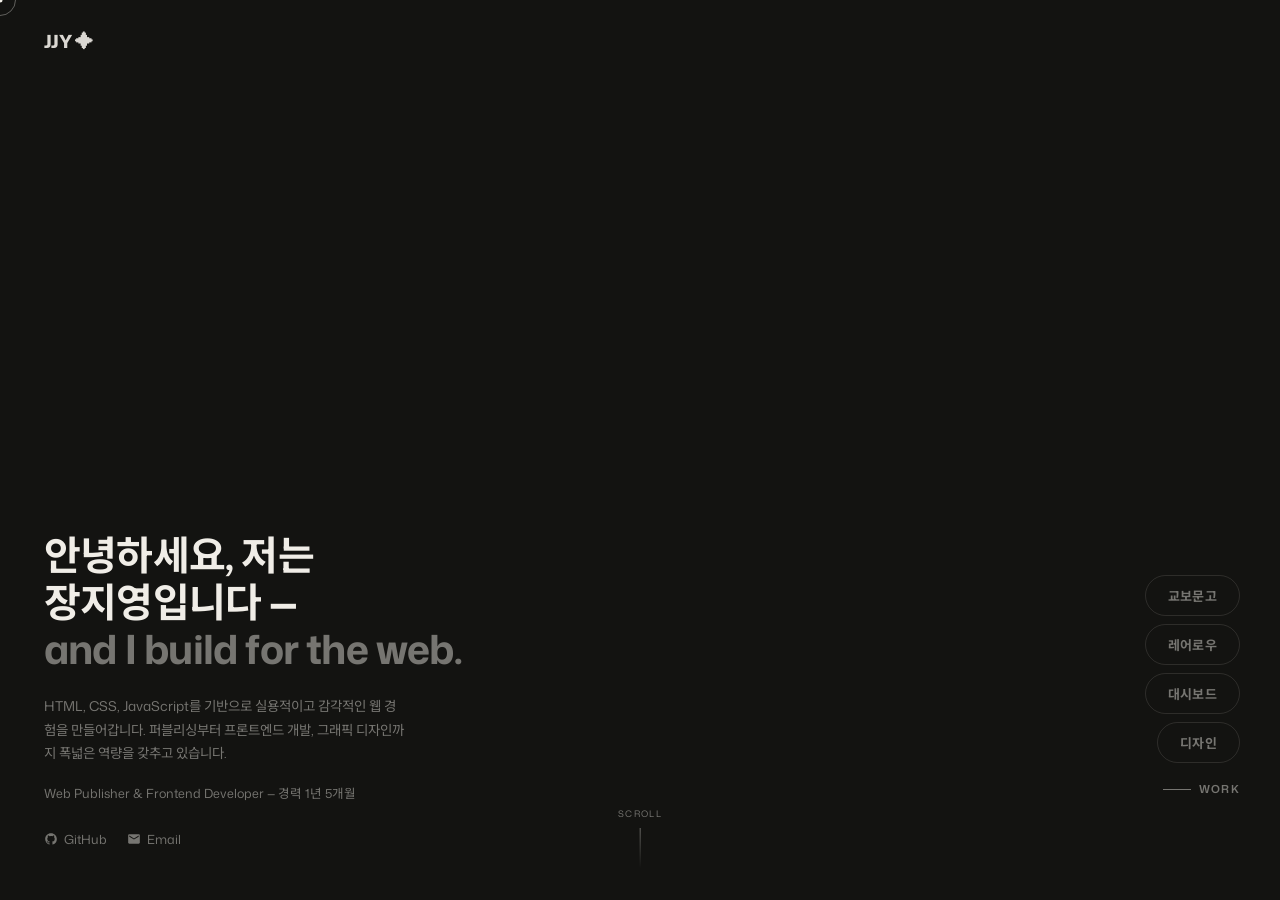
==== commit 67973ba3: "feat(portfolio-2026-b): Update typography and styles across concept-b files - Replaced existing font" ====
--- a/portfolio-2026-b/index.html
+++ b/portfolio-2026-b/index.html
@@ -24,16 +24,17 @@
   }
   </script>
 
-  <!-- Google Fonts: Bebas Neue (대형 디스플레이) + Syne (UI) + Inter (본문) -->
-  <link rel="preconnect" href="https://fonts.googleapis.com">
+  <!-- Google Fonts: Mona Sans + Noto Sans KR (통일) -->
+<link rel="preconnect" href="https://fonts.googleapis.com">
   <link rel="preconnect" href="https://fonts.gstatic.com" crossorigin>
-  <link href="https://fonts.googleapis.com/css2?family=Bebas+Neue&family=Syne:wght@400;600;700;800&family=Inter:ital,wght@0,300;0,400;0,500;1,300&display=swap" rel="stylesheet">
+  <link href="https://fonts.googleapis.com/css2?family=Mona+Sans:ital,wght@0,200..900;1,200..900&family=Noto+Sans+KR:wght@400;500;600;700&display=swap" rel="stylesheet">
 
   <style>
     /* ════════════════════════════════════════
        0. 디자인 토큰 & 리셋
     ════════════════════════════════════════ */
     :root {
+      --font-sans: 'Mona Sans', 'Noto Sans KR', sans-serif;
       --bg:        #131311;   /* 메인 배경 - 따뜻한 다크 */
       --bg-2:      #1c1c1a;   /* 보조 배경 */
       --fg:        #f0ede7;   /* 주 텍스트 - 따뜻한 화이트 */
@@ -53,7 +54,7 @@
     html { font-size: 16px; }
 
     body {
-      font-family: 'Inter', -apple-system, sans-serif;
+      font-family: var(--font-sans);
       background: var(--bg);
       color: var(--fg);
       overflow: hidden;       /* 패널 모드에서 스크롤 차단 */
@@ -133,7 +134,7 @@
       padding: 10px 22px;
       border: 1px solid var(--border);
       border-radius: 100px;
-      font-family: 'Syne', sans-serif;
+      font-family: var(--font-sans);
       font-size: 13px; font-weight: 700;
       color: var(--fg-muted);
       letter-spacing: 0.02em;
@@ -156,7 +157,7 @@
 
     /* Work 링크 */
     .nav-work-btn {
-      font-family: 'Syne', sans-serif;
+      font-family: var(--font-sans);
       font-size: 11px; font-weight: 600;
       letter-spacing: 0.12em;
       text-transform: uppercase;
@@ -171,7 +172,7 @@
     /* 스크롤 모드 뒤로가기 버튼 */
     .nav-back-btn {
       display: flex; align-items: center; gap: 10px;
-      font-family: 'Syne', sans-serif;
+      font-family: var(--font-sans);
       font-size: 13px; font-weight: 700;
       color: var(--fg-muted);
       padding: 10px 22px;
@@ -222,7 +223,7 @@
     }
     .hero-logo img { height: 32px; width: auto; opacity: 0.8; }
     .hero-logo-text {
-      font-family: 'Syne', sans-serif;
+      font-family: var(--font-sans);
       font-size: 18px; font-weight: 800;
       letter-spacing: -0.03em;
       color: var(--fg);
@@ -237,7 +238,7 @@
     }
 
     .hero-greeting {
-      font-family: 'Syne', sans-serif;
+      font-family: var(--font-sans);
       font-size: clamp(26px, 3.2vw, 40px);
       font-weight: 700; line-height: 1.18;
       margin-bottom: 22px;
@@ -281,7 +282,7 @@
     .proj-header { margin-bottom: 36px; }
 
     .proj-title {
-      font-family: 'Syne', sans-serif;
+      font-family: var(--font-sans);
       font-size: clamp(34px, 5.5vw, 68px);
       font-weight: 800; line-height: 1;
       letter-spacing: -0.03em;
@@ -333,7 +334,7 @@
     }
 
     .proj-section-title {
-      font-family: 'Syne', sans-serif;
+      font-family: var(--font-sans);
       font-size: 15px; font-weight: 700;
       margin-bottom: 12px;
       color: var(--fg);
@@ -347,7 +348,7 @@
       padding: 6px 16px;
       border: 1px solid var(--border);
       border-radius: 100px;
-      font-family: 'Syne', sans-serif;
+      font-family: var(--font-sans);
       font-size: 11px; letter-spacing: 0.08em;
       text-transform: uppercase; color: var(--fg-muted);
       transition: border-color 0.2s, color 0.2s;
@@ -360,7 +361,7 @@
       padding: 13px 28px;
       border: 1px solid var(--border-hover);
       border-radius: 100px;
-      font-family: 'Syne', sans-serif;
+      font-family: var(--font-sans);
       font-size: 13px; font-weight: 700;
       color: var(--fg);
       transition: all 0.25s ease;
@@ -374,7 +375,7 @@
     #p-dashboard .typo-back {
       position: absolute;
       bottom: 0; left: 0; right: 200px;
-      font-family: 'Bebas Neue', sans-serif;
+      font-family: var(--font-sans);
       font-size: clamp(80px, 13vw, 180px);
       line-height: 0.9;
       -webkit-text-stroke: 1px rgba(240,237,231,0.1);
@@ -415,7 +416,7 @@
     }
     .design-item:hover .design-item-label { transform: translateY(0); }
     .design-item-label span {
-      font-family: 'Syne', sans-serif;
+      font-family: var(--font-sans);
       font-size: 13px; font-weight: 600; color: #fff;
     }
     .design-item-label small {
@@ -446,7 +447,7 @@
       padding-bottom: 40px;
     }
     .work-eyebrow {
-      font-family: 'Bebas Neue', sans-serif;
+      font-family: var(--font-sans);
       font-size: clamp(72px, 11vw, 144px);
       line-height: 1;
       letter-spacing: -0.02em;
@@ -454,7 +455,7 @@
     }
     .work-intro { max-width: 300px; padding-bottom: 8px; }
     .work-intro h2 {
-      font-family: 'Syne', sans-serif;
+      font-family: var(--font-sans);
       font-size: 18px; font-weight: 700;
       line-height: 1.35; margin-bottom: 10px;
     }
@@ -470,7 +471,7 @@
       padding-top: 14px; padding-bottom: 14px;
     }
     .work-col-label {
-      font-family: 'Syne', sans-serif;
+      font-family: var(--font-sans);
       font-size: 10px; font-weight: 600;
       text-transform: uppercase; letter-spacing: 0.12em;
       color: var(--fg-muted);
@@ -511,7 +512,7 @@
     .work-item:hover .work-num { color: rgba(19,19,17,0.45); }
 
     .work-name {
-      font-family: 'Syne', sans-serif;
+      font-family: var(--font-sans);
       font-size: 19px; font-weight: 700;
       letter-spacing: -0.01em;
     }
@@ -523,7 +524,7 @@
     .work-item:hover .work-year { color: rgba(19,19,17,0.5); }
 
     .work-role {
-      font-family: 'Syne', sans-serif;
+      font-family: var(--font-sans);
       font-size: 14px; font-weight: 600;
       padding-top: 2px;
     }
@@ -546,7 +547,7 @@
     .work-preview-label {
       background: var(--bg-2);
       padding: 12px 16px;
-      font-family: 'Syne', sans-serif;
+      font-family: var(--font-sans);
       font-size: 12px; font-weight: 600;
       color: var(--fg-muted);
     }
@@ -566,7 +567,7 @@
     }
 
     .about-heading {
-      font-family: 'Bebas Neue', sans-serif;
+      font-family: var(--font-sans);
       font-size: clamp(56px, 8vw, 110px);
       line-height: 1; margin-bottom: 36px;
       letter-spacing: -0.01em;
@@ -586,7 +587,7 @@
       border-bottom: 1px solid var(--border);
     }
     .about-fact-label {
-      font-family: 'Syne', sans-serif;
+      font-family: var(--font-sans);
       font-size: 10px; font-weight: 600;
       text-transform: uppercase; letter-spacing: 0.12em;
       color: var(--fg-muted); padding-top: 3px;
@@ -594,7 +595,7 @@
 
     /* 스킬 그리드 */
     .skills-heading {
-      font-family: 'Syne', sans-serif;
+      font-family: var(--font-sans);
       font-size: 13px; font-weight: 600;
       text-transform: uppercase; letter-spacing: 0.1em;
       color: var(--fg-muted); margin-bottom: 20px;
@@ -611,7 +612,7 @@
     }
     .skill-card:hover { border-color: var(--border-hover); transform: translateY(-4px); }
     .skill-card h4 {
-      font-family: 'Syne', sans-serif;
+      font-family: var(--font-sans);
       font-size: 13px; font-weight: 700;
       margin-bottom: 5px; color: var(--fg);
     }
@@ -628,7 +629,7 @@
       justify-content: space-between; align-items: center;
     }
     .footer-brand {
-      font-family: 'Syne', sans-serif;
+      font-family: var(--font-sans);
       font-size: 14px; font-weight: 700;
     }
     .footer-brand small { display: block; font-size: 11px; font-weight: 400; color: var(--fg-muted); margin-top: 4px; }
@@ -691,7 +692,7 @@
     #work-letters-wrap {
       position: absolute; inset: 0;
       display: flex; align-items: center; justify-content: center;
-      font-family: 'Bebas Neue', sans-serif;
+      font-family: var(--font-sans);
       font-size: min(26vw, 42vh);
       color: transparent;
       -webkit-text-stroke: 1px rgba(240,237,231,0.35);
@@ -719,7 +720,7 @@
     .work-peek-inner { padding: 72px 44px; }
 
     .peek-eyebrow {
-      font-family: 'Bebas Neue', sans-serif;
+      font-family: var(--font-sans);
       font-size: min(14vw, 18vh);
       color: var(--fg);
       line-height: 1; margin-bottom: 44px;
@@ -733,7 +734,7 @@
       grid-template-columns: 40px 1fr 160px;
       padding: 16px 0;
       border-bottom: 1px solid var(--border);
-      font-family: 'Syne', sans-serif;
+      font-family: var(--font-sans);
       font-size: 16px; font-weight: 700;
       color: var(--fg-muted);
       align-items: center;
@@ -748,7 +749,7 @@
       bottom: 32px; left: 50%;
       transform: translateX(-50%);
       display: flex; flex-direction: column; align-items: center; gap: 8px;
-      font-family: 'Syne', sans-serif;
+      font-family: var(--font-sans);
       font-size: 9px; letter-spacing: 0.16em;
       text-transform: uppercase;
       color: var(--fg-muted);
